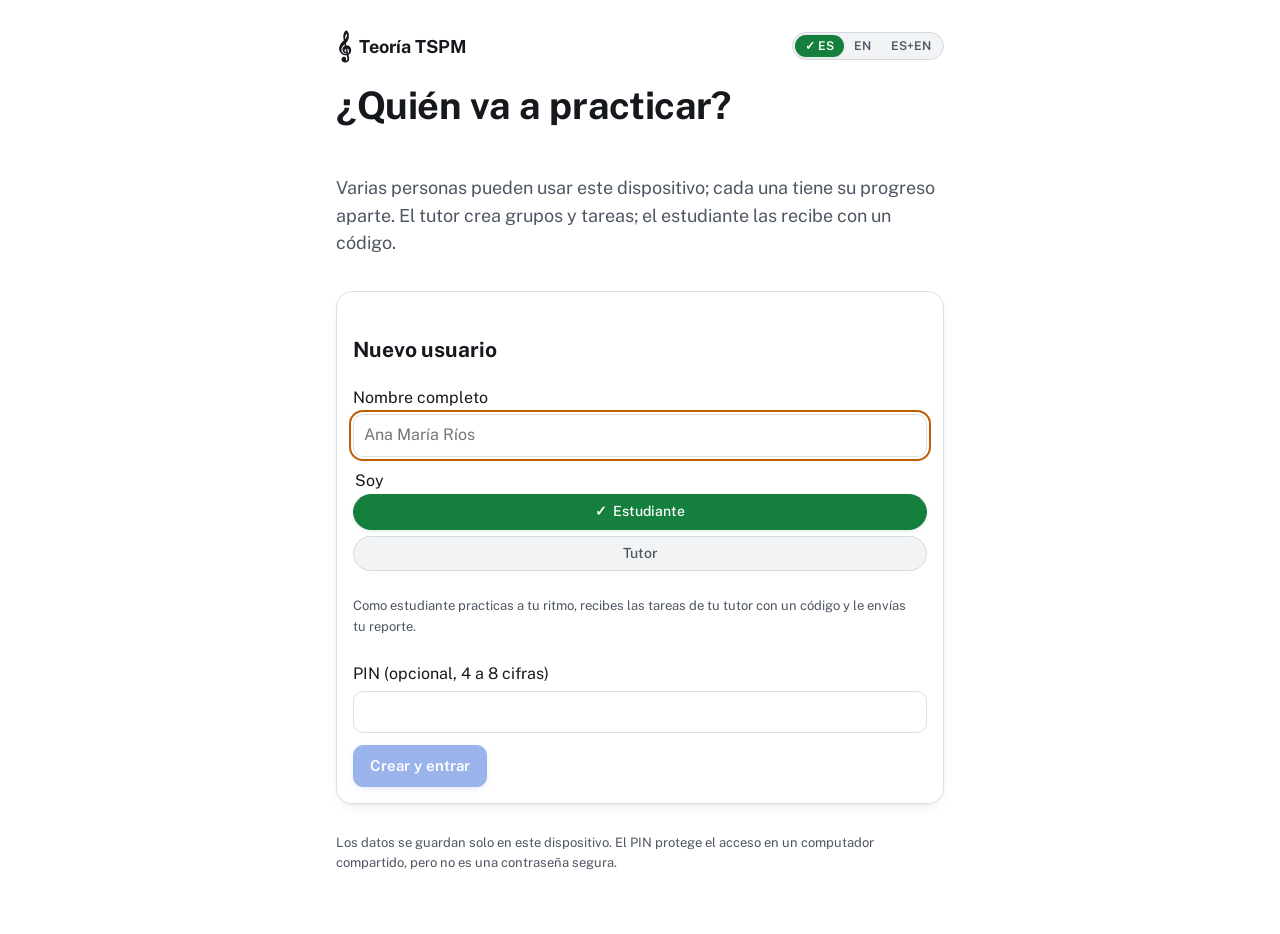
==== armonia/index.html @ 9fa59c96 "Add files via upload" ====
<!doctype html>
<html lang="es">
  <head>
    <meta charset="UTF-8" />
    <meta name="viewport" content="width=device-width, initial-scale=1.0, viewport-fit=cover" />
    <meta name="theme-color" content="#FFFFFF" />
    <script>window.TSPM_CURSO = "ABA"; window.TSPM_RAIZ = "../";</script>
    <meta name="description" content="Plataforma autónoma de teoría musical y entrenamiento auditivo · TSPM, Universidad de Caldas" />
    <link rel="manifest" href="./manifest.webmanifest" />
    <link rel="icon" href="./icono.svg" type="image/svg+xml" />
    <link rel="apple-touch-icon" href="./apple-touch-icon.png" />
    <meta name="apple-mobile-web-app-capable" content="yes" />
    <meta name="mobile-web-app-capable" content="yes" />
    <meta name="apple-mobile-web-app-title" content="TSPM Armonía" />
    <meta name="apple-mobile-web-app-status-bar-style" content="default" />
    <title>TSPM Armonía · Armonía básica aplicada</title>
    <link rel="preconnect" href="https://fonts.googleapis.com" />
    <link rel="stylesheet" href="https://fonts.googleapis.com/css2?family=Spectral:ital,wght@0,400;0,600;1,400&family=Public+Sans:wght@400;500;600;700&family=JetBrains+Mono:wght@400;600&display=swap" />
    <script type="module" crossorigin src="../assets/index-DQoNOdSw.js"></script>
    <link rel="stylesheet" crossorigin href="../assets/index-BvbtnxAD.css">
  </head>
  <body>
    <div id="root"></div>
  </body>
</html>
---- assets/index-BvbtnxAD.css ----
:root{--papel: #FFFFFF;--tinta: #15181D;--tinta-2: #4E5663;--regla: #DCE0E6;--regla-2: #F0F2F5;--azul: #1F4FD1;--naranja: #C25E00;--rojo: #C8102E;--purpura: #6B3FA0;--verde: #0F7C7A;--exito: #2E7D32;--acento: #C25E00;--panel: #F8F9FB;--sel: #FFF3E3;--f-display: "Spectral", Georgia, serif;--f-body: "Public Sans", "Helvetica Neue", Arial, sans-serif;--f-mono: "JetBrains Mono", ui-monospace, Menlo, monospace;color-scheme:light}*{box-sizing:border-box}html,body{margin:0}body{background:var(--papel);color:var(--tinta);font:16px/1.55 var(--f-body);-webkit-font-smoothing:antialiased}button{font:inherit;color:inherit}:focus-visible{outline:2px solid var(--acento);outline-offset:2px}@media(prefers-reduced-motion:reduce){*{animation:none!important;transition:none!important}}.saltar{position:absolute;left:-999px}.saltar:focus{left:16px;top:8px;background:var(--papel);padding:6px 10px;z-index:9}.sr{position:absolute;width:1px;height:1px;overflow:hidden;clip:rect(0 0 0 0)}.barra{position:sticky;top:0;z-index:5;display:flex;flex-wrap:wrap;gap:8px 20px;align-items:center;justify-content:space-between;padding:10px max(16px,env(safe-area-inset-right)) 10px max(16px,env(safe-area-inset-left));background:color-mix(in srgb,var(--papel) 92%,transparent);-webkit-backdrop-filter:blur(6px);backdrop-filter:blur(6px);border-bottom:1px solid var(--regla)}.marca{display:flex;align-items:center;gap:8px;color:var(--tinta);text-decoration:none;font:500 18px var(--f-display)}.marca-clave{font-size:26px;line-height:1}.barra nav{display:flex;flex-wrap:wrap;gap:4px}.barra nav a{color:var(--tinta-2);text-decoration:none;padding:6px 10px;border-radius:6px;font-weight:500;font-size:15px}.barra nav a[aria-current=page]{color:var(--tinta);background:var(--regla-2)}.contenido{max-width:1080px;margin:0 auto;padding:24px max(16px,env(safe-area-inset-right)) 48px max(16px,env(safe-area-inset-left))}.pie{text-align:center;color:var(--tinta-2);font-size:12px;padding:24px 16px 40px;border-top:1px solid var(--regla)}h1{font:600 clamp(28px,4vw,40px)/1.12 var(--f-display);margin:8px 0 12px;text-wrap:balance}h2{font:600 22px/1.25 var(--f-display);margin:28px 0 10px;text-wrap:balance}h3{font:600 16px/1.3 var(--f-body);margin:0 0 6px}p,li{max-width:70ch}.eyebrow{font:600 11px/1.3 var(--f-mono);letter-spacing:.12em;text-transform:uppercase;color:var(--tinta-2)}.tenue{color:var(--tinta-2)}.chico{font-size:13px}.grande{font-size:19px;line-height:1.5}.lede{font-size:18px;color:var(--tinta-2);max-width:62ch}.btn{display:inline-flex;align-items:center;gap:6px;border:1px solid var(--regla);background:var(--papel);border-radius:8px;padding:8px 14px;cursor:pointer;font-weight:500;font-size:15px}.btn:hover:not(:disabled){border-color:var(--tinta-2)}.btn:disabled{opacity:.45;cursor:default}.btn-primario{background:var(--tinta);color:var(--papel);border-color:var(--tinta)}.btn-primario:hover:not(:disabled){background:color-mix(in srgb,var(--tinta) 85%,var(--acento))}.btn-grande{padding:12px 20px;font-size:16px}.btn-chico{padding:5px 10px;font-size:14px;border-radius:6px}.btn-texto{border:none;background:none;color:var(--azul);padding:4px 0;text-decoration:underline;text-underline-offset:3px}.btn-sonido{border-color:var(--acento);color:var(--acento)}.chip{border:1px solid var(--regla);background:var(--papel);border-radius:999px;padding:6px 13px;cursor:pointer;font-size:14px}.chip[aria-pressed=true],.chip[aria-selected=true],.chip[aria-checked=true]{background:var(--tinta);color:var(--papel);border-color:var(--tinta)}select,input[type=range],.area{font:inherit;color:var(--tinta);background:var(--papel);border:1px solid var(--regla);border-radius:6px;padding:6px 8px}.area{width:100%;max-width:70ch;display:block;margin:6px 0}.etiqueta{display:inline-block;font:600 11px var(--f-mono);letter-spacing:.08em;text-transform:uppercase;color:var(--tinta-2);margin-right:8px}.hero{padding:12px 0 20px;display:grid;gap:6px}.hero-acciones{display:flex;flex-wrap:wrap;gap:12px 18px;align-items:center;margin-top:10px}.cursos{display:flex;flex-wrap:wrap;gap:8px;margin:8px 0}.dominio h2{border-bottom:1px solid var(--regla);padding-bottom:6px}.nodos{list-style:none;padding:0;margin:0;display:grid;grid-template-columns:repeat(auto-fill,minmax(240px,1fr));gap:12px}.nodo{border:1px solid var(--regla);border-radius:10px;padding:14px;display:grid;gap:6px;align-content:start;min-width:0;background:var(--papel)}.nodo h3{font-size:15px}.nodo.est-bloqueado{background:var(--regla-2)}.nodo.est-bloqueado h3{color:var(--tinta-2)}.nodo-cab{display:flex;justify-content:space-between;align-items:center;gap:8px}.nodo-id{font:600 13px var(--f-mono)}.nodo-req{font-size:12px;margin:0}.nodo-acciones{display:flex;gap:8px;align-items:center;flex-wrap:wrap}.pill{font:600 11px var(--f-mono);border-radius:999px;padding:2px 8px;border:1px solid currentColor}.pill-bloqueado{color:var(--tinta-2)}.pill-disponible{color:var(--azul)}.pill-en_curso{color:var(--naranja)}.pill-dominado{color:var(--exito)}.pill-por_repasar{color:var(--purpura)}.medidor{height:4px;background:var(--regla-2);border-radius:2px;overflow:hidden}.medidor span{display:block;height:100%;background:var(--exito)}.leccion-cabecera{display:grid;gap:4px}.leccion-pasos{display:flex;flex-wrap:wrap;gap:6px;margin:6px 0 18px}.paso-punto{width:22px;height:8px;border-radius:4px;border:none;background:var(--regla);cursor:pointer;padding:0}.paso-punto.visto{background:var(--tinta-2)}.paso-punto.actual{background:var(--acento);width:34px}.paso{display:grid;gap:12px;min-height:40vh}.leccion-pie{display:flex;justify-content:space-between;gap:12px;margin-top:28px;padding-top:16px;border-top:1px solid var(--regla)}.revelacion{border-left:3px solid var(--acento);padding:8px 14px;background:var(--sel);border-radius:0 8px 8px 0}.capas{display:grid;gap:14px}.capa{border-top:1px solid var(--regla);padding-top:12px}.capa-3{background:var(--panel);border:1px solid var(--regla);border-radius:10px;padding:14px}.tabla-scroll{overflow-x:auto}.tabla{border-collapse:collapse;font-size:14px;font-variant-numeric:tabular-nums}.tabla th,.tabla td{border-bottom:1px solid var(--regla);padding:6px 10px;text-align:left;white-space:nowrap}.tabla th{font:600 12px var(--f-mono)}.pasos{border:1px solid var(--regla);border-radius:12px;padding:14px;display:grid;gap:10px;background:var(--papel)}.pasos-escena{min-height:120px;overflow-x:auto}.pasos-texto p{margin:0}.pasos-controles{display:flex;flex-wrap:wrap;gap:8px;align-items:center}.pasos-contador{font:600 13px var(--f-mono);color:var(--tinta-2);font-variant-numeric:tabular-nums}.tarjetas{display:grid;grid-template-columns:repeat(auto-fill,minmax(280px,1fr));gap:12px}.tarjeta-error{border:1px solid var(--regla);border-radius:10px;padding:14px;display:grid;gap:6px;min-width:0}.tarjeta-error .no-es{color:var(--rojo);text-decoration:line-through;text-decoration-thickness:1px;margin:0}.tarjeta-error .si-es{margin:0}.tarjeta-error .si-es p{display:inline;margin:0}.sintesis li{margin-bottom:6px}.aviso{background:var(--sel);padding:10px 14px;border-radius:8px}li.sub{margin-left:18px;list-style:circle}.ejercicio{border:1px solid var(--regla);border-radius:12px;padding:16px;display:grid;gap:12px;background:var(--papel)}.ejercicio-cabecera{display:flex;align-items:center;gap:12px}.barra-progreso{flex:1;height:4px;background:var(--regla-2);border-radius:2px;overflow:hidden}.barra-progreso span{display:block;height:100%;background:var(--acento);transition:width .3s}.consigna{font-size:18px;font-weight:500;margin:0}.ejercicio-escena{overflow-x:auto}.ejercicio-audio,.confianza,.retro-acciones,.explora-fila,.explora-teclas,.construir,.alteraciones,.prefs{display:flex;flex-wrap:wrap;gap:8px;align-items:center}.opciones{display:grid;grid-template-columns:repeat(auto-fit,minmax(170px,1fr));gap:8px}.opcion{text-align:left;border:1.5px solid var(--regla);background:var(--papel);border-radius:10px;padding:12px 14px;font-size:16px;cursor:pointer;display:flex;gap:10px;align-items:center}.opcion:hover:not(:disabled){border-color:var(--tinta)}.opciones-escena{grid-template-columns:repeat(auto-fit,minmax(260px,1fr))}.opciones-escena .opcion svg{flex:1;min-width:0}.pulso-luces{display:flex;gap:10px;justify-content:center;margin:8px 0}.pulso-luz{width:34px;height:34px;border-radius:50%;border:2px solid var(--regla);display:grid;place-items:center;font:600 14px var(--f-mono);color:var(--tinta-2);transition:background .08s}.pulso-luz.fuerte{border-color:var(--tinta)}.pulso-luz.activa{background:var(--acento);color:var(--papel);border-color:var(--acento)}.llenado{height:10px;border-radius:5px;background:var(--regla);overflow:hidden;margin:6px 0}.llenado>span{display:block;height:100%;background:var(--acento);transition:width .15s}.llenado.lleno>span{background:var(--exito)}.paleta{display:flex;flex-wrap:wrap;gap:6px}.paleta .btn{min-width:44px;flex-direction:column;gap:2px;padding:6px 10px;font-size:13px}.paleta svg{display:block}.opcion:disabled{cursor:default}.opcion.correcta{border-color:var(--exito);background:color-mix(in srgb,var(--exito) 10%,var(--papel))}.opcion.elegida{border-color:var(--rojo);background:color-mix(in srgb,var(--rojo) 8%,var(--papel))}.tecla-atajo{font:600 11px var(--f-mono);color:var(--tinta-2);border:1px solid var(--regla);border-radius:4px;padding:1px 5px}.pistas{background:var(--panel);border-radius:8px;padding:10px 14px 10px 32px;margin:0}.retro{border-radius:10px;padding:14px;display:grid;gap:8px}.retro p{margin:0}.retro.ok{background:color-mix(in srgb,var(--exito) 9%,var(--papel));border:1px solid color-mix(in srgb,var(--exito) 45%,transparent)}.retro.mal{background:color-mix(in srgb,var(--rojo) 6%,var(--papel));border:1px solid color-mix(in srgb,var(--rojo) 40%,transparent)}.fin{text-align:left}.sonido{display:inline-flex;flex-wrap:wrap;gap:8px;align-items:center}.sonido-ab{display:inline-flex;gap:6px}.subtitulo-sonido{font:13px var(--f-mono);color:var(--tinta-2)}.explora{border:1px dashed var(--regla);border-radius:12px;padding:14px;display:grid;gap:10px;overflow-x:auto}.explora-lectura{font-size:17px;min-height:1.6em}.explora-tablero{display:grid;grid-template-columns:repeat(3,minmax(0,1fr));gap:8px;max-width:520px}.explora-tablero div{border:1px solid var(--regla);border-radius:8px;padding:8px 10px;display:grid}.explora-tablero b{font:600 22px var(--f-display)}.explora-tablero.compacto{grid-template-columns:1fr 1fr}.explora-tablero.compacto div:last-child{grid-column:1 / -1}.explora-tablero.compacto b{font-size:19px}.teclado{position:relative;height:120px;max-width:520px;width:100%}.tecla{position:absolute;top:0;border:1px solid var(--tinta);cursor:pointer;padding:0}.tecla.blanca{height:100%;background:var(--papel);border-radius:0 0 6px 6px;display:flex;align-items:flex-end;justify-content:center;padding-bottom:6px;font:11px var(--f-mono);color:var(--tinta-2)}.tecla.negra{height:62%;background:var(--tinta);z-index:1;border-radius:0 0 4px 4px}.tablero{display:grid;grid-template-columns:repeat(auto-fit,minmax(180px,1fr));gap:12px}.cifra{border:1px solid var(--regla);border-radius:10px;padding:14px;display:grid;gap:4px}.cifra b{font:600 32px var(--f-display);font-variant-numeric:tabular-nums}.bitacora{list-style:none;padding:0}.bitacora li{padding:6px 0;border-bottom:1px solid var(--regla-2)}.herramienta{display:grid;gap:12px;margin-top:12px}.pulsos{display:flex;gap:10px}.pulsos span{width:22px;height:22px;border-radius:50%;border:2px solid var(--regla)}.pulsos span.activo{background:var(--acento);border-color:var(--acento)}.vacio{max-width:60ch}.opciones-compactas .opcion svg{max-height:110px}@media(max-width:560px){.opciones{grid-template-columns:1fr}.opciones.opciones-compactas{grid-template-columns:1fr 1fr}.leccion-pie .btn{flex:1;justify-content:center}}.explora-deslizador{display:grid;gap:4px;max-width:520px;width:100%}.explora-deslizador input[type=range]{width:100%;accent-color:var(--acento);min-height:32px}.control-ab{display:inline-flex;gap:6px;flex-wrap:wrap}.control-ab .btn[aria-pressed=true]{background:var(--acento);color:var(--papel);border-color:var(--acento)}.entrada-notas,.canto{display:grid;gap:8px}.afinador{display:grid;gap:4px;max-width:420px}.afinador-nota{font:600 28px var(--f-display)}.afinador-barra{position:relative;height:10px;border-radius:5px;background:var(--regla-2);border:1px solid var(--regla)}.afinador-barra:after{content:"";position:absolute;left:50%;top:-3px;bottom:-3px;width:2px;background:var(--tinta-2)}.afinador-barra span{position:absolute;top:0;width:10px;height:10px;border-radius:50%;transform:translate(-50%);transition:left .05s linear}.usuario{display:flex;align-items:center;gap:6px;font-size:14px;flex-wrap:wrap}.usuario-nombre{font-weight:600;max-width:18ch;overflow:hidden;text-overflow:ellipsis;white-space:nowrap}.pill-rol-tutor{background:var(--acento);color:var(--papel)}.pill-rol-estudiante{background:var(--regla-2);color:var(--tinta)}.ficha-boton .pill{margin-left:6px}.bienvenida{max-width:640px;margin:0 auto;display:grid;gap:16px;padding-top:32px}.fichas{list-style:none;padding:0;margin:0;display:grid;gap:8px}.ficha{border:1px solid var(--regla);border-radius:10px;padding:8px;display:grid;gap:8px}.ficha-boton{all:unset;cursor:pointer;display:flex;gap:12px;align-items:center;padding:4px;border-radius:8px}.ficha-boton:focus-visible{outline:2px solid var(--acento);outline-offset:2px}.ficha-inicial{width:40px;height:40px;border-radius:50%;display:grid;place-items:center;background:var(--regla-2);font:600 18px var(--f-display);flex:none}.tarjeta-form{border:1px solid var(--regla);border-radius:12px;padding:16px;display:grid;gap:12px;max-width:70ch}.tarjeta-form label{display:grid;gap:4px}.tarjeta-form fieldset{border:0;padding:0;margin:0;display:grid;gap:6px}.campo{font:inherit;padding:8px 10px;border:1px solid var(--regla);border-radius:8px;background:var(--papel);color:var(--tinta);min-width:0;max-width:100%}.campo-corto{width:6em}.codigo{font:12px var(--f-mono);word-break:break-all}.copiable{display:grid;gap:6px;max-width:70ch}.copiable .btn{justify-self:start}.selector-nodos{display:flex;flex-wrap:wrap;gap:6px;max-height:260px;overflow-y:auto;padding:2px}.selector-nodos .chip{text-align:left}.lista-tareas{display:grid;gap:6px;padding-left:18px}.pill-tarea-pendiente{background:var(--acento);color:var(--papel)}.pill-tarea-entregada{background:var(--exito);color:var(--papel)}.pill-tarea-vencida{background:var(--regla-2);color:var(--tinta-2)}.grupo{display:grid;gap:12px}.celda-bien{color:var(--exito);font-weight:600}.celda-mal{color:var(--rojo);font-weight:600}.medidor-tabla{display:inline-block;width:70px;vertical-align:middle}.detalle{border-left:3px solid var(--acento);padding:4px 12px;display:grid;gap:4px}@media(max-width:600px){.usuario-nombre{max-width:12ch}.tabla th,.tabla td{padding:6px}}@media(max-width:600px){.barra{position:static}}.pasos-barra{display:flex;gap:4px}.pasos-barra span{flex:1;height:4px;border-radius:2px;background:var(--regla-2);overflow:hidden}.pasos-barra span.lleno{background:var(--acento)}.pasos-barra span i{display:block;height:100%;width:0;background:var(--acento);animation:llenar linear forwards}@keyframes llenar{to{width:100%}}.pasos-escena,.pasos-texto{animation:entra .45s ease-out both}.pasos-texto{animation-delay:.12s;font-size:17px}@keyframes entra{0%{opacity:0;transform:translateY(8px)}to{opacity:1;transform:none}}.pg-aparece{animation:aparece .4s ease-out both}@keyframes aparece{0%{opacity:0;transform:translateY(-6px)}to{opacity:1;transform:none}}.pg-resalta{animation:latido 1.4s ease-in-out .3s 3}.pg-aparece.pg-resalta{animation-name:aparece,latido;animation-duration:.4s,1.4s;animation-iteration-count:1,3;animation-fill-mode:both,none}@keyframes latido{50%{opacity:.45}}svg .pg-aparece,svg .pg-resalta{transform-box:fill-box;transform-origin:center}@media(prefers-reduced-motion:reduce){.pg-aparece,.pg-resalta,.pasos-escena,.pasos-texto{animation:none!important}.pasos-barra span i{animation:none;width:100%}}.antes{display:grid;gap:12px;border:1px solid var(--regla);border-radius:14px;padding:16px;background:var(--panel)}.antes h2{margin:0}.teclado-entrada{display:grid;gap:6px;max-width:520px}.teclado-entrada .explora-fila{flex-wrap:nowrap;justify-content:space-between}.teclado-entrada .explora-fila .tenue{text-align:center;flex:1}.video{border:1px solid var(--regla);border-radius:14px;background:var(--papel);display:grid;gap:10px;padding:14px 14px 10px;outline:none;box-shadow:0 1px 0 var(--regla-2),0 8px 24px -18px #15181d59}.video:focus-visible{box-shadow:0 0 0 2px var(--acento)}.video-cab{display:flex;justify-content:space-between;align-items:baseline;gap:8px}.video-cap{font:600 12px var(--f-mono);color:var(--tinta-2);font-variant-numeric:tabular-nums}.video-escena{display:grid;gap:10px;justify-items:center;min-height:150px;align-content:center;animation:entra .45s ease-out both}.video-pentagrama{position:relative;max-width:100%;overflow-x:auto}.video-pentagrama svg{display:block}.video-cursor{position:absolute;top:6%;bottom:6%;width:2px;margin-left:-1px;background:var(--acento);border-radius:1px;opacity:.55;transition:left .18s ease-out;pointer-events:none}.video-sin-escena{display:grid;place-items:center;height:130px;width:100%}.video-onda{font:64px var(--f-display);color:var(--regla);transition:color .2s,transform .2s}.video-onda.sonando{color:var(--acento);transform:scale(1.08)}.video-teclado{width:100%;max-width:420px}.video-teclado .teclado{height:64px;max-width:none}.video-teclado .tecla.blanca span{display:none}.video-teclado .tecla{transition:background .12s}.video-subs{min-height:3.4em;text-align:center;display:grid;gap:4px;align-content:center;padding:6px 4px;border-top:1px solid var(--regla-2)}.video-subs p{margin:0;font:400 19px/1.4 var(--f-display);color:var(--tinta);text-wrap:balance}.video-subs .sub-en{font:italic 400 16px/1.4 var(--f-display);color:var(--tinta-2)}.video-subs span{color:color-mix(in srgb,var(--tinta) 38%,var(--papel));transition:color .25s}.video-subs span.dicha{color:var(--tinta)}.video-subs .sub-en span.dicha{color:var(--tinta-2)}.video-tiempo{display:flex;gap:3px;height:14px;align-items:center;cursor:pointer}.video-tramo{height:4px;background:var(--regla-2);border-radius:2px;overflow:hidden;transition:height .15s}.video-tiempo:hover .video-tramo{height:7px}.video-tramo i{display:block;height:100%;background:var(--acento)}.video-controles{display:flex;flex-wrap:wrap;gap:6px;align-items:center}.video-controles .btn{min-width:36px}.video-play{min-width:48px!important}.video-reloj{font:600 12px var(--f-mono);color:var(--tinta-2);font-variant-numeric:tabular-nums;margin-left:2px}.video-sep{flex:1}.video.lleno{border:0;border-radius:0;padding:4vh 6vw;align-content:center;grid-template-rows:auto 1fr auto auto auto}.video.lleno .video-subs p{font-size:clamp(22px,2.6vw,34px)}.video.lleno .video-subs .sub-en{font-size:clamp(18px,2vw,26px)}.video.lleno .video-teclado{max-width:640px}.video.lleno .video-teclado .teclado{height:96px}@media(max-width:600px){.video{padding:10px 10px 8px}.video-subs p{font-size:17px}.video-sep{display:none}}@media(prefers-reduced-motion:reduce){.video-escena{animation:none}.video-cursor{transition:none}}.grabacion{width:1280px;height:720px;background:var(--papel);overflow:hidden;display:grid;place-items:stretch;box-sizing:border-box}.grab-portada{display:grid;align-content:center;justify-items:start;gap:14px;padding:0 120px;animation:entra .6s ease-out both}.grab-portada h1{font:600 64px/1.05 var(--f-display);margin:0;max-width:18ch}.grab-nodo{font-size:22px;color:var(--tinta-2);margin:0}.grab-marca{margin-top:40px;font:600 14px var(--f-mono);letter-spacing:.08em;text-transform:uppercase;color:var(--tinta-2)}.grab-marca span{color:var(--acento);font-size:22px;margin-right:6px}.grab-cuerpo{display:grid;grid-template-rows:auto 1fr;gap:10px;padding:28px 56px 26px}.grab-cab{display:flex;justify-content:space-between;align-items:baseline;border-bottom:1px solid var(--regla);padding-bottom:8px}.grab-titulo{font:600 24px var(--f-display)}.video.grabando{border:0;box-shadow:none;padding:0;align-content:center;grid-template-rows:auto 1fr auto}.video.grabando .video-escena{min-height:0;align-content:center;gap:22px}.video.grabando .video-teclado{max-width:620px}.video.grabando .video-teclado .teclado{height:92px}.video.grabando .video-tiempo{height:6px;cursor:default}.video.grabando .video-cab{display:none}.video.grabando .video-onda{font-size:120px}.grab-cuerpo>.video.grabando{height:100%;min-height:0}.video.grabando .video-escena{height:100%}.video-tecnico{width:100%;max-width:680px}.vista-tecnica{width:100%;height:auto;display:block}.vista-tecnica text{font-family:var(--f-mono);fill:var(--tinta-2)}.vista-tecnica .vt-chico{font-size:11px}.vista-tecnica .vt-letra{font:700 16px var(--f-mono)}.vista-tecnica polyline{transition:stroke .2s,opacity .2s}.video.grabando{grid-template-rows:1fr auto}.video.grabando .video-tecnico{max-width:900px}.leccion-indice ol{list-style:none;margin:4px 0 10px;display:grid;gap:2px;max-height:50vh;overflow:auto;border:1px solid var(--regla);border-radius:10px;padding:6px}.leccion-indice button[aria-current=step]{font-weight:700;color:var(--acento)}.leccion-pie{gap:8px;flex-wrap:wrap}.cuaderno-lista{list-style:none;padding:0;margin:0;display:grid;grid-template-columns:repeat(auto-fill,minmax(220px,1fr));gap:8px}.cuaderno-tarjeta{all:unset;cursor:pointer;display:grid;gap:2px;border:1px solid var(--regla);border-radius:10px;padding:10px 12px;width:100%;box-sizing:border-box}.cuaderno-tarjeta:hover,.cuaderno-tarjeta:focus-visible{border-color:var(--acento)}.cuaderno-partes{display:grid;gap:10px;overflow-x:auto}.cuaderno-parte svg{display:block}.cuaderno-reproductor{border:1px solid var(--regla);border-radius:14px;padding:14px;display:grid;gap:12px;background:var(--papel)}.cuaderno-ficha{display:grid;gap:12px}.tratado{max-width:72ch;display:grid;gap:10px}.tratado h3{margin:18px 0 2px;font:600 18px var(--f-display)}.tratado-parrafo{margin:0;line-height:1.65}.tratado-indice{columns:2 280px;padding-left:0;list-style:none}.enlace-ejemplo{all:unset;cursor:pointer;color:var(--acento);font-weight:600;text-decoration:underline;text-underline-offset:2px}.plan-semanas{list-style:none;padding:0;display:grid;gap:12px}.plan-semana{border:1px solid var(--regla);border-radius:12px;padding:12px 14px;display:grid;gap:6px}.plan-semana h2{margin:0;font-size:20px}.chip-hecho{border-color:var(--exito)}.recursos-tema{display:flex;flex-wrap:wrap;gap:4px 8px;align-items:center;border-left:3px solid var(--acento);padding:4px 10px;margin:4px 0 10px}.recursos-curso{margin:6px 0 4px}.recursos-grid{display:grid;grid-template-columns:repeat(auto-fill,minmax(240px,1fr));gap:10px}.recurso{all:unset;cursor:pointer;border:1px solid var(--regla);border-radius:12px;padding:14px;display:grid;gap:4px;color:var(--tinta)}.recurso b{font:600 18px var(--f-display)}.recurso span{color:var(--tinta-2);font-size:14px}.recurso:hover,.recurso:focus-visible{border-color:var(--acento)}.grab-cuaderno{display:grid;align-content:center;gap:28px;min-height:0}.grab-cuaderno .cuaderno-partes{display:grid;gap:10px;justify-items:center}.grab-cuaderno-texto{font-size:26px;line-height:1.35;color:var(--tinta);margin:0 auto;max-width:40ch;text-align:center;min-height:3em}.entrenador-combis{list-style:none;padding:0;display:grid;gap:4px}.entrenador-combis li{display:flex;justify-content:space-between;align-items:center;gap:8px;flex-wrap:wrap}.entrenador-escalera{display:grid;gap:8px;margin:12px 0}.entrenador-escalera p{margin:0}.escalera{display:flex;flex-wrap:wrap;gap:6px;list-style:none;padding:0;margin:0}.escalera li{border:1px dashed var(--regla);border-radius:999px;padding:4px 11px;font-size:13px;color:var(--tinta-2)}.escalera li.activa{border-style:solid;border-color:var(--tinta);color:var(--tinta);background:color-mix(in srgb,var(--acento) 8%,var(--papel))}.entrenador-config{max-width:none;margin:12px 0}.entrenador-opcion{display:grid;gap:6px}.entrenador-tamano{border-top:1px solid var(--regla);padding-top:10px}.entrenador-tamano b{font-size:22px;font-family:var(--f-display)}.entrenador-sesion{border:1px solid var(--regla);border-radius:12px;padding:16px;display:grid;gap:14px;margin:14px 0;min-width:0}.entrenador-respuesta{display:grid;gap:10px;min-width:0}.entrenador-respuesta .pentagrama,.entrenador-sesion svg{max-width:100%}.rejilla{display:grid;gap:6px;max-width:520px}.rejilla .celda{aspect-ratio:1;min-height:38px;border:1px solid var(--regla);border-radius:8px;background:var(--papel);font-size:20px;cursor:pointer;color:var(--tinta-2)}.rejilla .celda.pulso{border-left:3px solid var(--tinta-2)}.rejilla .celda.on{background:var(--tinta);color:var(--papel);border-color:var(--tinta)}.secuencia{gap:6px}.ranura{min-width:52px;min-height:40px;border:1px solid var(--regla);border-radius:8px;background:var(--papel);font:600 15px var(--f-mono);cursor:pointer}.ranura.actual{border:2px solid var(--acento)}.ranura:disabled{color:var(--tinta-2);background:color-mix(in srgb,var(--tinta) 4%,var(--papel));cursor:default}.chip-ritmo{padding:2px 8px;border-radius:10px}.chip-ritmo svg{display:block}.entrenador-aviso{font-weight:600;color:var(--exito)}.barras{list-style:none;padding:0;display:grid;gap:6px;max-width:560px}.barras li{display:grid;grid-template-columns:minmax(90px,11em) 1fr auto;gap:10px;align-items:center;font-size:14px}.barras .barra{height:8px;border-radius:4px;background:color-mix(in srgb,var(--tinta) 8%,var(--papel));overflow:hidden}.barras .barra span{display:block;height:100%;background:var(--acento)}.entrenador-sesion .teclado,.entrenador-sesion [class*=teclado]{max-width:420px}.cuaderno-oculta{border:1px dashed var(--regla);border-radius:10px;padding:26px 16px;text-align:center;color:var(--tinta-2)}.cuaderno-oculta p{margin:0}.protocolo-pasos{display:grid;gap:6px;padding-left:22px;max-width:70ch}.bancos{list-style:none;padding:0;display:grid;gap:10px;grid-template-columns:repeat(auto-fill,minmax(260px,1fr))}.bancos .recurso{cursor:default}.marca-curso{display:block;font:600 10px var(--f-mono);letter-spacing:.06em;text-transform:uppercase;color:var(--tinta-2)}.casilla{display:flex!important;grid-template-columns:none;align-items:center;gap:8px}.tecla-letra{position:absolute;top:4px;left:50%;transform:translate(-50%);font:600 10px var(--f-mono);color:var(--tinta-2);background:none;border:0;padding:0;pointer-events:none}.tecla.negra .tecla-letra{color:var(--papel);top:auto;bottom:4px}.tecla.negra{padding:0}.teclado-ayuda kbd,.herramienta kbd{font:600 11px var(--f-mono);border:1px solid var(--regla);border-radius:4px;padding:0 4px}.tocar-espacio{display:grid;gap:8px}.pad-ritmo{min-height:72px;border:2px dashed var(--regla);border-radius:12px;background:var(--papel);font:600 15px var(--f-sans, inherit);color:var(--tinta-2);touch-action:manipulation}.pad-ritmo.activo{border-color:var(--acento);color:var(--tinta)}.pad-ritmo:active{background:color-mix(in srgb,var(--acento) 15%,var(--papel))}.idioma-tarjeta{display:grid;grid-template-columns:auto 1fr;gap:10px 24px;align-items:start;border:1px solid var(--regla);border-left:4px solid var(--tinta);border-radius:8px;padding:12px 16px;margin:6px 0 14px;background:var(--papel)}.idioma-ops{display:flex;flex-wrap:wrap;gap:6px;margin-top:6px}.idioma-nota p{margin:0 0 4px;font-size:14px;line-height:1.45}.tx-en{display:block;font-size:.82em;font-weight:400;opacity:.72;font-style:italic}@media(max-width:640px){.idioma-tarjeta{grid-template-columns:1fr}}.taller-modos{display:flex;flex-wrap:wrap;gap:6px;margin-top:8px}.taller-puntos{display:inline-flex;gap:2px;margin-left:6px;vertical-align:middle}.taller-puntos i{width:6px;height:6px;border-radius:50%;border:1px solid currentColor;opacity:.6}.taller-puntos i.si{background:currentColor;opacity:1}.taller-etapas{display:grid;grid-template-columns:repeat(auto-fill,minmax(170px,1fr));gap:12px;margin:16px 0}.taller-etapa{border:1px solid var(--regla);border-radius:8px;padding:12px;display:flex;flex-direction:column;gap:6px;background:var(--papel)}.taller-etapa b{font-size:18px}.taller-etapa.hecha{border-color:var(--exito)}.taller-etapa .btn{align-self:flex-start;margin-top:auto}.taller-otros{display:flex;gap:10px}.taller-sesion{max-width:760px;margin:0 auto}.taller-cab{display:flex;align-items:center;gap:12px;margin-bottom:10px}.taller-progreso{flex:1;height:8px;border-radius:4px;background:var(--regla);overflow:hidden}.taller-progreso span{display:block;height:100%;background:var(--exito);transition:width .3s}.taller-consigna{text-align:center;margin:14px 0 6px}.taller-escuchar{display:flex;justify-content:center;margin-bottom:6px}.taller-pentagrama{display:flex;justify-content:center;overflow-x:auto;margin:8px 0}.taller-escrito{min-height:70px;align-items:center;border:1px dashed var(--regla);border-radius:8px;padding:6px}.taller-pad{display:flex;flex-direction:column;align-items:center;justify-content:center;gap:4px;width:min(100%,320px);min-height:130px;margin:12px auto;border:1px solid var(--regla);border-radius:12px;background:var(--fondo-2, #f1f1f1);color:var(--tinta);cursor:pointer;-webkit-user-select:none;user-select:none;touch-action:manipulation;font:inherit}.taller-pad:focus-visible{outline:3px solid var(--acento);outline-offset:2px}.taller-pad-grande{font-size:40px;line-height:1}.taller-pad.fase-toca{background:var(--papel);border-color:var(--acento);box-shadow:0 0 0 3px color-mix(in srgb,var(--acento) 25%,transparent)}.taller-pad.fase-bien{border-color:var(--exito)}.taller-pad:active{transform:scale(.98)}.taller-paleta{display:flex;flex-wrap:wrap;gap:6px;justify-content:center;margin:8px 0}.taller-fig{min-width:44px;min-height:40px;padding:2px 6px}.taller-intro{border:1px solid var(--regla);border-radius:10px;padding:14px 16px;margin:10px 0}.hoy-lista{list-style:none;padding:0;margin:16px 0;display:grid;gap:10px}.hoy-paso{display:grid;grid-template-columns:36px 1fr auto;gap:12px;align-items:center;border:1px solid var(--regla);border-radius:10px;padding:12px 14px;background:var(--papel)}.hoy-paso.hecho{border-color:var(--exito);opacity:.8}.hoy-num{font-size:22px;text-align:center}.hoy-texto p{margin:4px 0 0}@media(max-width:560px){.hoy-paso{grid-template-columns:28px 1fr}.hoy-paso .btn{grid-column:2}}.taller-entrada{display:flex;flex-wrap:wrap;gap:8px;align-items:center;justify-content:center;margin:4px 0 8px}.medidor-mic{display:inline-block;width:90px;height:8px;border-radius:4px;background:var(--regla);overflow:hidden;vertical-align:middle}.medidor-mic span{display:block;height:100%;background:var(--exito);transition:width .08s}.canal-barra{display:block;width:72px;height:6px;border-radius:3px;background:var(--regla);overflow:hidden;margin-bottom:2px}.canal-barra span{display:block;height:100%}.tabla-canales td,.tabla-canales th{white-space:nowrap}.tabla-canales td:first-child{white-space:normal;min-width:180px}.pill-estado-retenida{border-color:var(--exito);color:var(--exito)}.pill-estado-independiente{border-color:var(--azul);color:var(--azul)}.pill-estado-por_repasar{border-color:var(--naranja);color:var(--naranja)}.entrenador-resumen{border-left:4px solid var(--acento);background:var(--papel);padding:8px 12px;margin:10px 0;border-radius:4px}.pill-estado-aplicada{border-color:var(--exito);background:var(--exito);color:var(--papel)}:root{--azul: #2458D3;--azul-suave: #EEF3FF;--azul-borde: #CFDCFB;--marco: #F3F6FC;--marco-borde: #DDE5F3;--radio: 16px;--radio-chico: 10px;--sombra: 0 1px 2px rgba(21, 24, 29, .05), 0 6px 18px -10px rgba(21, 24, 29, .18);--sombra-alta: 0 2px 4px rgba(21, 24, 29, .06), 0 14px 32px -14px rgba(21, 24, 29, .28);--f-display: "Public Sans", "Helvetica Neue", Arial, sans-serif}h1{font:700 clamp(28px,4vw,38px)/1.15 var(--f-display);letter-spacing:-.01em}h2{font:700 21px/1.3 var(--f-display);letter-spacing:-.005em}.eyebrow{color:var(--azul)}.barra{background:#fffffff0;box-shadow:0 1px 0 var(--regla);border-bottom:none}.marca{font:700 18px var(--f-body)}.marca-curso{display:inline-block;margin-left:10px;padding:3px 10px;border-radius:999px;background:var(--azul-suave);color:var(--azul);font:600 12px var(--f-body);vertical-align:middle}.barra nav a{border-radius:999px;padding:7px 13px;transition:background .15s,color .15s}.barra nav a:hover{background:var(--regla-2);color:var(--tinta)}.barra nav a[aria-current=page]{background:var(--azul-suave);color:var(--azul)}.curso-activo{display:flex;gap:8px;align-items:center}.campo-chico{padding:6px 10px;border-radius:var(--radio-chico);font-size:14px}.btn{min-height:40px;padding:8px 16px;border-radius:var(--radio-chico);border:1px solid var(--regla);background:#fff;font-weight:600;font-size:15px;color:var(--tinta);transition:background .15s,border-color .15s,box-shadow .15s,transform .08s;box-shadow:0 1px 1px #15181d0a}.btn:hover:not(:disabled){border-color:var(--azul-borde);background:var(--azul-suave);color:var(--azul)}.btn:active:not(:disabled){transform:translateY(1px)}.btn-primario{background:var(--azul);border-color:var(--azul);color:#fff;box-shadow:0 2px 6px -2px #2458d373}.btn-primario:hover:not(:disabled){background:#1c47b0;border-color:#1c47b0;color:#fff}.btn-grande{min-height:48px;padding:12px 22px;font-size:16px;border-radius:12px}.btn-chico{min-height:34px;padding:5px 12px;font-size:14px;border-radius:9px}.btn-texto{min-height:0;border:none;background:none;box-shadow:none;color:var(--azul);padding:4px 2px;text-decoration:none;font-weight:600}.btn-texto:hover:not(:disabled){background:none;text-decoration:underline;text-underline-offset:3px}.btn-sonido{border-color:color-mix(in srgb,var(--acento) 55%,transparent);color:var(--acento);background:color-mix(in srgb,var(--acento) 7%,#fff)}.btn-sonido:hover:not(:disabled){background:color-mix(in srgb,var(--acento) 14%,#fff);color:var(--acento);border-color:var(--acento)}.chip{min-height:34px;border-radius:999px;padding:6px 14px;font-weight:500;transition:background .15s,border-color .15s}.chip:hover{border-color:var(--azul-borde);background:var(--azul-suave)}.chip[aria-pressed=true],.chip[aria-selected=true],.chip[aria-checked=true]{background:var(--azul);border-color:var(--azul);color:#fff}select,.campo{border-radius:var(--radio-chico)}.nodo,.ejercicio,.tarjeta-error,.tarjeta-form,.antes,.capa-3,.explora,.pasos,.retro,.hoy-paso,.ficha-boton{border-radius:var(--radio)}.nodo{border-color:var(--regla);box-shadow:var(--sombra);padding:16px;transition:box-shadow .2s,transform .2s}.nodo:hover{box-shadow:var(--sombra-alta);transform:translateY(-2px)}.nodo.est-bloqueado{background:#fafbfc;box-shadow:none}.dominio h2{border-bottom:none;padding-bottom:0}.ejercicio{box-shadow:var(--sombra);padding:20px;border-color:var(--regla)}.antes{background:var(--marco);border-color:var(--marco-borde)}.explora{border:1px solid var(--marco-borde);background:var(--marco)}.tarjeta-error,.tarjeta-form{box-shadow:var(--sombra)}.capa{border-top:none;background:#fff;border:1px solid var(--regla);border-radius:var(--radio);padding:16px 18px;box-shadow:var(--sombra)}.capa-3{background:var(--marco);border-color:var(--marco-borde)}.revelacion{border-left:none;border-radius:var(--radio);background:#fff6ea;border:1px solid #F6DDBB;padding:12px 16px}.aviso{border-radius:var(--radio-chico);border:1px solid #F6DDBB}.sintesis{background:var(--azul-suave);border:1px solid var(--azul-borde);border-radius:var(--radio);padding:14px 18px 14px 36px}.opcion{border-radius:12px;border-width:1.5px;transition:border-color .15s,background .15s,box-shadow .15s}.opcion:hover:not(:disabled){border-color:var(--azul);background:var(--azul-suave)}.paso>svg,.capa>svg,.ejercicio-escena,.leccion .paso .pentagrama-marco{background:#fff}.paso>svg,.capa>svg{display:block;max-width:100%;height:auto;box-sizing:content-box;padding:14px 18px;border:1px solid var(--marco-borde);border-radius:var(--radio);background:var(--marco)}.ejercicio-escena{padding:12px 14px;border:1px solid var(--marco-borde);border-radius:var(--radio);background:var(--marco)}.video{border:1px solid var(--marco-borde);border-radius:20px;background:var(--marco);box-shadow:var(--sombra);padding:16px 16px 12px}.video-escena{background:#fff;border:1px solid var(--marco-borde);border-radius:var(--radio);padding:14px;position:relative}.video-subs{border-top:none;background:#fff;border-radius:12px;border:1px solid var(--marco-borde)}.video-tiempo{border-radius:999px}.video-controles .btn{min-height:36px}.video-portada{position:absolute;top:0;right:0;bottom:0;left:0;z-index:2;display:grid;place-content:center;justify-items:center;gap:10px;border:none;border-radius:var(--radio);background:#f3f6fcd1;-webkit-backdrop-filter:blur(2px);backdrop-filter:blur(2px);cursor:pointer;font:600 16px var(--f-body);color:var(--tinta)}.video-portada-boton{width:72px;height:72px;border-radius:50%;display:grid;place-items:center;background:var(--azul);color:#fff;font-size:28px;padding-left:5px;box-shadow:0 8px 20px -6px #2458d399;transition:transform .15s}.video-portada:hover .video-portada-boton{transform:scale(1.06)}.inscripcion{display:grid;gap:8px}.tarjetas-curso{display:grid;grid-template-columns:repeat(auto-fill,minmax(260px,1fr));gap:18px;margin-top:12px}.tarjeta-curso{display:grid;gap:8px;align-content:start;background:#fff;border:1px solid var(--regla);border-radius:20px;padding:22px;box-shadow:var(--sombra);transition:box-shadow .2s,transform .2s}.tarjeta-curso:hover{box-shadow:var(--sombra-alta);transform:translateY(-3px)}.tarjeta-curso h2{margin:6px 0 0;font-size:19px}.tarjeta-curso p{margin:0}.tarjeta-curso .btn{justify-self:start;margin-top:8px}.tarjeta-curso-icono{width:56px;height:56px;border-radius:16px;display:grid;place-items:center;background:color-mix(in srgb,var(--curso) 14%,#fff);color:var(--curso);font:800 11px var(--f-mono);letter-spacing:.04em;text-align:center}.hero{padding:18px 0 22px}a.btn{text-decoration:none}.idioma-barra{display:inline-flex;border:1px solid var(--regla);border-radius:999px;padding:2px;background:#fff}.idioma-op{border:none;background:none;border-radius:999px;padding:4px 10px;font:600 12px var(--f-body);color:var(--tinta-2);cursor:pointer}.idioma-op[aria-checked=true]{background:var(--azul);color:#fff}.bienvenida-cab{display:flex;justify-content:space-between;align-items:center;gap:12px;flex-wrap:wrap}.video.grabando .video-subs{min-height:4.2em;background:#fff}.video.grabando .video-subs p{font:500 26px/1.35 var(--f-body);color:var(--tinta)}.video.grabando .video-subs span{color:color-mix(in srgb,var(--tinta) 45%,#fff)}.video.grabando .video-subs span.dicha{color:var(--tinta)}:root{--on: #15803D;--on-hover: #116B33;--on-anillo: rgba(21, 128, 61, .28);--off: #F1F3F5;--off-hover: #E5E9ED;--off-texto: #4E5663;--off-borde: #D5DAE1 }.chip[aria-pressed=false],.chip[aria-checked=false],.chip[aria-selected=false],.btn[aria-pressed=false]:not(.btn-sonido){background:var(--off);border-color:var(--off-borde);color:var(--off-texto)}.chip[aria-pressed=false]:hover:not(:disabled),.chip[aria-checked=false]:hover:not(:disabled),.chip[aria-selected=false]:hover:not(:disabled),.btn[aria-pressed=false]:not(.btn-sonido):hover:not(:disabled){background:var(--off-hover);border-color:#c3c9d2;color:var(--tinta)}.chip[aria-pressed=true],.chip[aria-checked=true],.chip[aria-selected=true],.btn[aria-pressed=true]:not(.btn-sonido),.control-ab .btn[aria-pressed=true]{background:var(--on);border-color:var(--on);color:#fff;box-shadow:0 2px 6px -3px var(--on-anillo)}.chip[aria-pressed=true]:hover:not(:disabled),.chip[aria-checked=true]:hover:not(:disabled),.chip[aria-selected=true]:hover:not(:disabled),.btn[aria-pressed=true]:not(.btn-sonido):hover:not(:disabled){background:var(--on-hover);border-color:var(--on-hover);color:#fff}.chip[aria-pressed=true]:before,.chip[aria-checked=true]:before,.chip[aria-selected=true]:before{content:"✓";margin-right:6px;font-weight:800}.chip:focus-visible,.btn[aria-pressed]:focus-visible,.idioma-op:focus-visible{outline:3px solid var(--on-anillo);outline-offset:2px}.idioma-barra{background:var(--off);border-color:var(--off-borde)}.idioma-op{color:var(--off-texto);transition:background .15s,color .15s}.idioma-op:hover{color:var(--tinta)}.idioma-op[aria-checked=true]{background:var(--on);color:#fff;box-shadow:0 1px 4px -2px var(--on-anillo)}.idioma-op[aria-checked=true]:before{content:"✓ ";font-weight:800}.mic-nivel{display:flex;align-items:center;gap:8px;margin:8px 0;max-width:360px}.mic-nivel-barra{flex:1;height:8px;border-radius:999px;background:var(--off);border:1px solid var(--off-borde);overflow:hidden}.mic-nivel-barra span{display:block;height:100%;background:var(--on);transition:width .08s linear}.aviso-mic{display:grid;gap:8px;justify-items:start}.aviso-mic p{margin:0}.selector-mic{display:inline-flex;align-items:center;gap:8px;flex-wrap:wrap;font-size:14px;color:var(--tinta-2);margin:4px 0}.selector-mic select{max-width:280px}
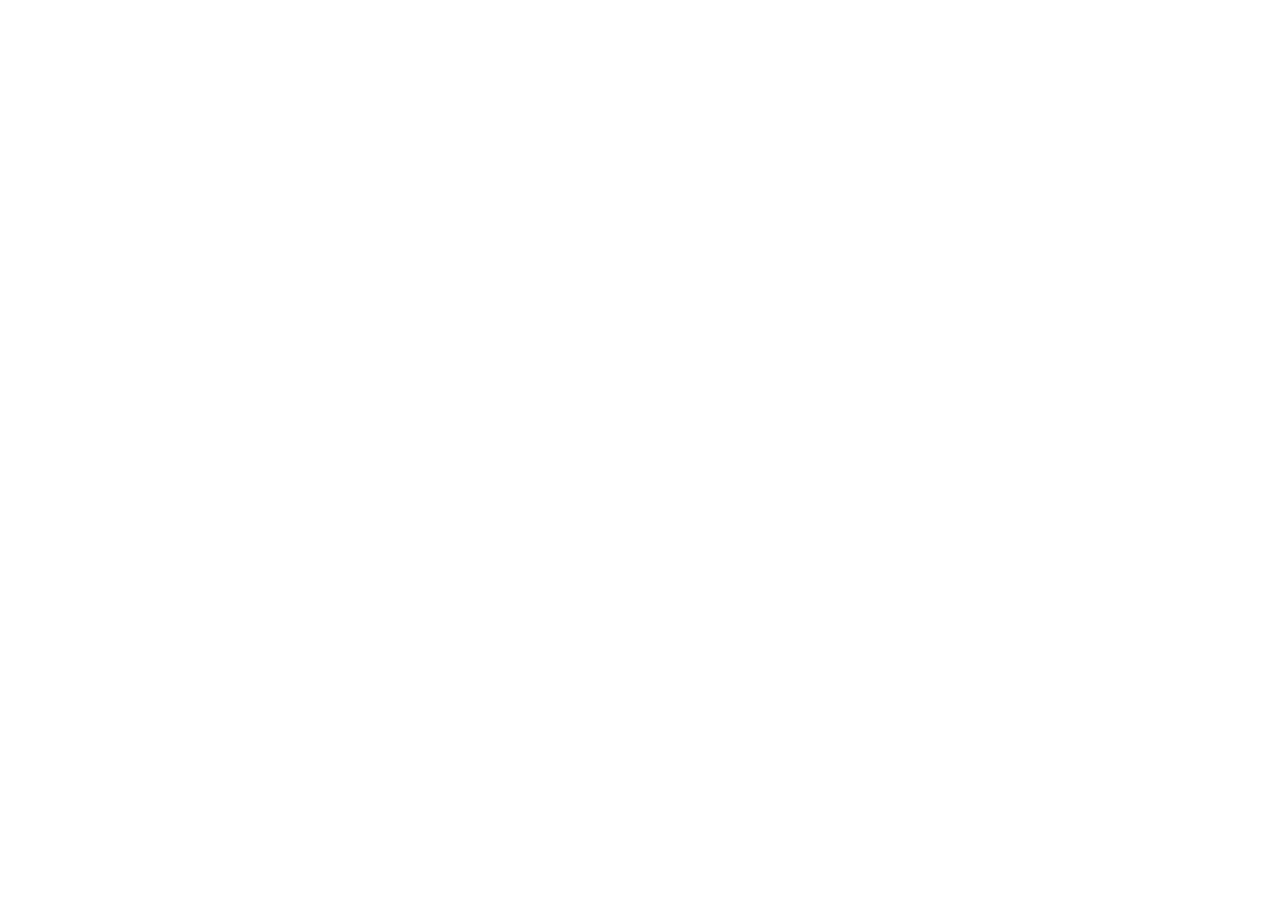
==== commit 4793a66a: "Redirigir a los seis sitios independientes por asignatura Cada carpeta anterior lleva a su sitio nue" ====
--- a/armonia/index.html
+++ b/armonia/index.html
@@ -1,25 +1,21 @@
 <!doctype html>
 <html lang="es">
-  <head>
-    <meta charset="UTF-8" />
-    <meta name="viewport" content="width=device-width, initial-scale=1.0, viewport-fit=cover" />
-    <meta name="theme-color" content="#FFFFFF" />
-    <script>window.TSPM_CURSO = "ABA"; window.TSPM_RAIZ = "../";</script>
-    <meta name="description" content="Plataforma autónoma de teoría musical y entrenamiento auditivo · TSPM, Universidad de Caldas" />
-    <link rel="manifest" href="./manifest.webmanifest" />
-    <link rel="icon" href="./icono.svg" type="image/svg+xml" />
-    <link rel="apple-touch-icon" href="./apple-touch-icon.png" />
-    <meta name="apple-mobile-web-app-capable" content="yes" />
-    <meta name="mobile-web-app-capable" content="yes" />
-    <meta name="apple-mobile-web-app-title" content="TSPM Armonía" />
-    <meta name="apple-mobile-web-app-status-bar-style" content="default" />
-    <title>TSPM Armonía · Armonía básica aplicada</title>
-    <link rel="preconnect" href="https://fonts.googleapis.com" />
-    <link rel="stylesheet" href="https://fonts.googleapis.com/css2?family=Spectral:ital,wght@0,400;0,600;1,400&family=Public+Sans:wght@400;500;600;700&family=JetBrains+Mono:wght@400;600&display=swap" />
-    <script type="module" crossorigin src="../assets/index-DQoNOdSw.js"></script>
-    <link rel="stylesheet" crossorigin href="../assets/index-BvbtnxAD.css">
-  </head>
-  <body>
-    <div id="root"></div>
-  </body>
+<head>
+<meta charset="UTF-8" />
+<meta name="viewport" content="width=device-width, initial-scale=1.0" />
+<meta name="robots" content="noindex" />
+<title>Armonía básica aplicada · nueva dirección</title>
+<meta http-equiv="refresh" content="2; url=https://hectorfabiotorresc.github.io/armonia-basica/" />
+<link rel="canonical" href="https://hectorfabiotorresc.github.io/armonia-basica/" />
+<style>body{margin:0;font-family:"Public Sans",system-ui,-apple-system,"Segoe UI",sans-serif;background:#fff;color:#15181D}main{max-width:760px;margin:0 auto;padding:40px 16px}h1{font-family:Spectral,Georgia,serif;font-weight:600;font-size:2rem;margin:0 0 8px}p{line-height:1.5;color:#4A5160}.cursos{display:grid;grid-template-columns:repeat(auto-fill,minmax(220px,1fr));gap:14px;margin-top:24px}.curso{display:block;border:1px solid #E3E6EB;border-radius:14px;padding:16px;text-decoration:none;color:inherit;background:#FAFBFC}.curso:hover{border-color:#9AA3B2}.curso b{display:block;margin-bottom:4px}.curso span{display:block;font-size:.9rem;color:#5B6372}.curso .sigla{display:inline-block;color:#fff;font-weight:700;font-size:.75rem;letter-spacing:.06em;border-radius:6px;padding:2px 8px;margin-bottom:8px}</style>
+</head>
+<body>
+<main>
+<h1>Armonía básica aplicada</h1>
+<p>Esta asignatura tiene una nueva dirección: <a id="nueva" href="https://hectorfabiotorresc.github.io/armonia-basica/">https://hectorfabiotorresc.github.io/armonia-basica/</a></p>
+<p lang="en">This course has moved to a new address.</p>
+</main>
+<script>try { if ("serviceWorker" in navigator) navigator.serviceWorker.getRegistrations().then((rs) => rs.forEach((r) => { if (new URL(r.scope).pathname.startsWith("/teoria-tspm/")) r.unregister(); })); if ("caches" in window) caches.keys().then((ks) => ks.forEach((k) => { if (k.startsWith("tspm-teoria-")) caches.delete(k); })); } catch (e) { /* nada */ }
+(function () { var u = "https://hectorfabiotorresc.github.io/armonia-basica/" + location.hash; document.getElementById("nueva").href = u; location.replace(u); })();</script>
+</body>
 </html>
